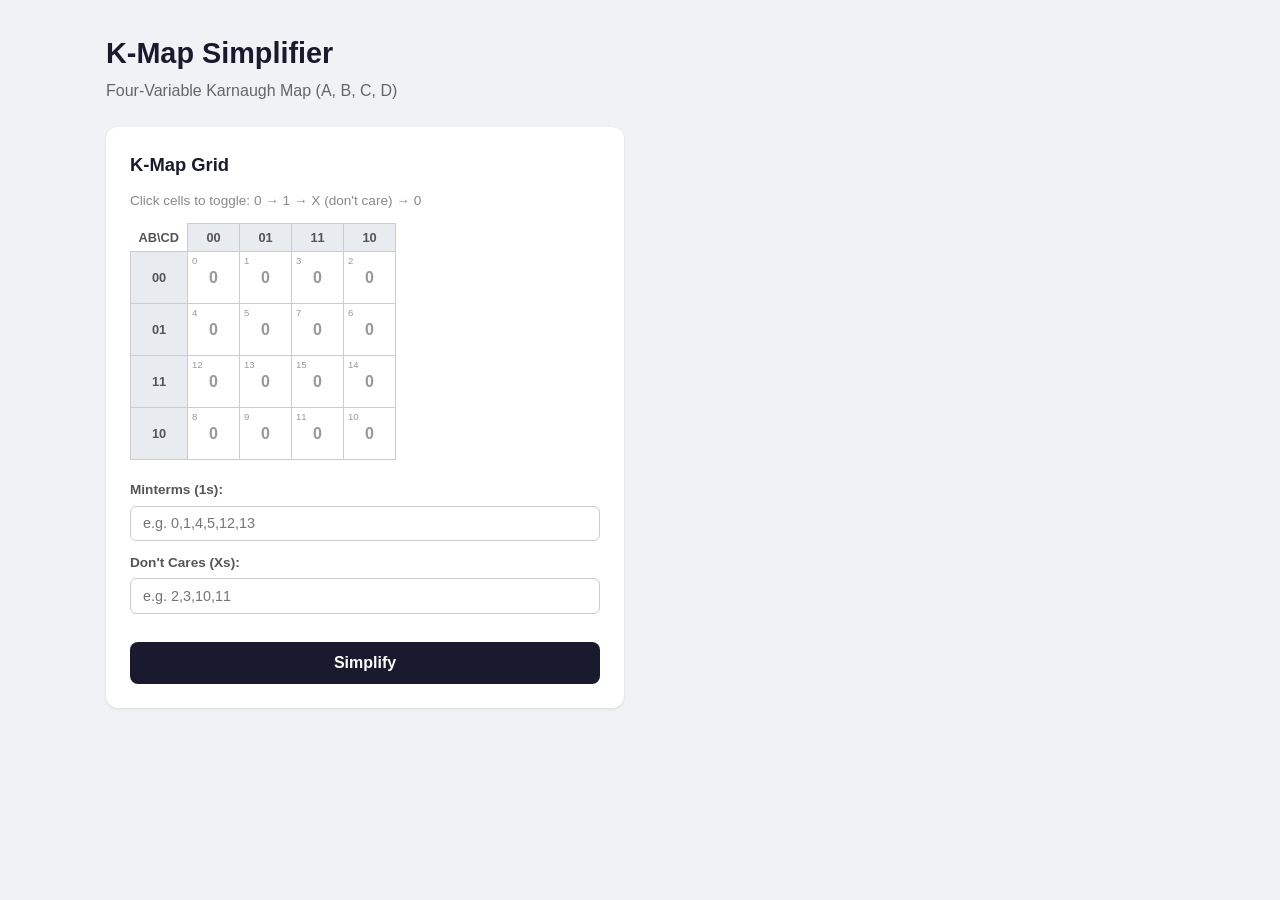
==== templates/index.html @ 1c3691fd "feat[NoIssue]: Initial commit" ====
<!DOCTYPE html>
<html lang="en">
<head>
<meta charset="UTF-8">
<meta name="viewport" content="width=device-width, initial-scale=1.0">
<title>K-Map Simplifier</title>
<link rel="stylesheet" href="/static/css/style.css">
</head>
<body>
<div class="container">
  <h1>K-Map Simplifier</h1>
  <p class="subtitle">Four-Variable Karnaugh Map (A, B, C, D)</p>

  <div class="main-layout">
    <div class="input-panel">
      <div class="kmap-section">
        <h2>K-Map Grid</h2>
        <p class="hint">Click cells to toggle: 0 &rarr; 1 &rarr; X (don't care) &rarr; 0</p>
        <div id="kmap-grid"></div>
      </div>

      <div class="text-inputs">
        <div class="input-group">
          <label for="minterms-input">Minterms (1s):</label>
          <input type="text" id="minterms-input" placeholder="e.g. 0,1,4,5,12,13">
        </div>
        <div class="input-group">
          <label for="dontcares-input">Don't Cares (Xs):</label>
          <input type="text" id="dontcares-input" placeholder="e.g. 2,3,10,11">
        </div>
      </div>

      <button id="simplify-btn">Simplify</button>
      <div id="error-msg" class="error hidden"></div>
    </div>

    <div class="output-panel hidden" id="output-panel">
      <div class="result-section">
        <h2>Simplified Expression</h2>
        <div id="expression" class="expression"></div>
      </div>

      <div class="result-section">
        <h2>K-Map with Groups</h2>
        <div id="kmap-result"></div>
        <div id="group-legend" class="legend"></div>
      </div>

      <div class="result-section">
        <h2>Steps</h2>
        <div id="steps"></div>
      </div>
    </div>
  </div>
</div>
<script src="/static/js/script.js"></script>
</body>
</html>
---- static/css/style.css ----
*, *::before, *::after {
  box-sizing: border-box;
  margin: 0;
  padding: 0;
}

body {
  font-family: -apple-system, BlinkMacSystemFont, 'Segoe UI', Roboto, 'Helvetica Neue', Arial, sans-serif;
  background: #f0f2f5;
  color: #333;
  line-height: 1.5;
  min-height: 100vh;
}

.container {
  max-width: 1100px;
  margin: 0 auto;
  padding: 2rem 1rem;
}

h1 {
  font-size: 1.8rem;
  font-weight: 700;
  color: #1a1a2e;
  margin-bottom: 0.25rem;
}

.subtitle {
  color: #666;
  margin-bottom: 1.5rem;
  font-size: 1rem;
}

h2 {
  font-size: 1.15rem;
  font-weight: 600;
  color: #1a1a2e;
  margin-bottom: 0.75rem;
}

.main-layout {
  display: grid;
  grid-template-columns: 1fr 1fr;
  gap: 2rem;
  align-items: start;
}

@media (max-width: 800px) {
  .main-layout {
    grid-template-columns: 1fr;
  }
}

.input-panel, .output-panel {
  background: #fff;
  border-radius: 12px;
  padding: 1.5rem;
  box-shadow: 0 1px 3px rgba(0,0,0,0.1);
}

.hint {
  font-size: 0.85rem;
  color: #888;
  margin-bottom: 0.75rem;
}

/* K-Map Grid */
.kmap-wrapper {
  display: inline-block;
}

.kmap-table {
  border-collapse: collapse;
  margin-bottom: 1rem;
}

.kmap-table th, .kmap-table td {
  border: 1px solid #ccc;
  text-align: center;
  vertical-align: middle;
}

.kmap-table th {
  background: #e8ecf1;
  font-size: 0.8rem;
  font-weight: 600;
  color: #555;
  padding: 4px 8px;
}

.kmap-table th.corner {
  background: transparent;
  border: none;
}

.kmap-cell {
  width: 52px;
  height: 52px;
  cursor: pointer;
  font-size: 0.8rem;
  font-weight: 500;
  transition: background 0.15s;
  user-select: none;
  position: relative;
}

.kmap-cell:hover {
  filter: brightness(0.95);
}

.kmap-cell .cell-index {
  font-size: 0.6rem;
  color: #999;
  position: absolute;
  top: 2px;
  left: 4px;
}

.kmap-cell .cell-value {
  font-size: 1rem;
  font-weight: 700;
}

.kmap-cell.val-0 {
  background: #fff;
  color: #999;
}

.kmap-cell.val-1 {
  background: #d4edda;
  color: #155724;
}

.kmap-cell.val-x {
  background: #fff3cd;
  color: #856404;
}

/* Output K-map */
.kmap-output {
  border-collapse: collapse;
  margin-bottom: 0.75rem;
}

.kmap-output th, .kmap-output td {
  border: 1px solid #ccc;
  text-align: center;
  vertical-align: middle;
}

.kmap-output th {
  background: #e8ecf1;
  font-size: 0.8rem;
  font-weight: 600;
  color: #555;
  padding: 3px 6px;
}

.kmap-output th.corner {
  background: transparent;
  border: none;
}

.kmap-output .k-cell {
  width: 48px;
  height: 48px;
  font-size: 0.75rem;
  position: relative;
}

.kmap-output .k-cell .ci {
  font-size: 0.55rem;
  color: #999;
  position: absolute;
  top: 1px;
  left: 3px;
}

.kmap-output .k-cell .cv {
  font-size: 0.9rem;
  font-weight: 700;
}

/* Group coloring */
.group-0 { background: #cce5ff !important; }
.group-1 { background: #d4edda !important; }
.group-2 { background: #f8d7da !important; }
.group-3 { background: #e2d5f5 !important; }
.group-4 { background: #fff3cd !important; }
.group-5 { background: #d1ecf1 !important; }
.group-6 { background: #fce4ec !important; }
.group-7 { background: #e8f5e9 !important; }

.group-border-0 { outline: 3px solid #0066cc; outline-offset: -2px; z-index: 1; }
.group-border-1 { outline: 3px solid #28a745; outline-offset: -2px; z-index: 1; }
.group-border-2 { outline: 3px solid #dc3545; outline-offset: -2px; z-index: 1; }
.group-border-3 { outline: 3px solid #7b2d8e; outline-offset: -2px; z-index: 1; }
.group-border-4 { outline: 3px solid #d39e00; outline-offset: -2px; z-index: 1; }
.group-border-5 { outline: 3px solid #17a2b8; outline-offset: -2px; z-index: 1; }
.group-border-6 { outline: 3px solid #e83e8c; outline-offset: -2px; z-index: 1; }
.group-border-7 { outline: 3px solid #2e7d32; outline-offset: -2px; z-index: 1; }

/* Text inputs */
.text-inputs {
  margin-top: 1.25rem;
}

.input-group {
  margin-bottom: 0.75rem;
}

.input-group label {
  display: block;
  font-size: 0.85rem;
  font-weight: 600;
  color: #555;
  margin-bottom: 0.3rem;
}

.input-group input {
  width: 100%;
  padding: 0.55rem 0.75rem;
  border: 1px solid #ccc;
  border-radius: 6px;
  font-size: 0.9rem;
  outline: none;
  transition: border 0.15s;
}

.input-group input:focus {
  border-color: #0066cc;
}

/* Button */
#simplify-btn {
  width: 100%;
  padding: 0.75rem;
  margin-top: 1rem;
  background: #1a1a2e;
  color: #fff;
  border: none;
  border-radius: 8px;
  font-size: 1rem;
  font-weight: 600;
  cursor: pointer;
  transition: background 0.15s;
}

#simplify-btn:hover {
  background: #2d2d4a;
}

/* Error */
.error {
  margin-top: 0.75rem;
  padding: 0.5rem 0.75rem;
  background: #f8d7da;
  color: #721c24;
  border-radius: 6px;
  font-size: 0.85rem;
}

.hidden { display: none; }

/* Output panel */
.output-panel { animation: fadeIn 0.3s ease; }

@keyframes fadeIn {
  from { opacity: 0; transform: translateY(10px); }
  to { opacity: 1; transform: translateY(0); }
}

.result-section {
  margin-bottom: 1.5rem;
}

.result-section:last-child {
  margin-bottom: 0;
}

.expression {
  font-size: 1.5rem;
  font-weight: 700;
  color: #1a1a2e;
  padding: 0.75rem 1rem;
  background: #f8f9fa;
  border-radius: 8px;
  border-left: 4px solid #1a1a2e;
  font-family: 'Courier New', monospace;
  word-break: break-all;
}

/* Legend */
.legend {
  display: flex;
  flex-wrap: wrap;
  gap: 0.5rem;
  margin-top: 0.5rem;
}

.legend-item {
  display: flex;
  align-items: center;
  gap: 0.4rem;
  font-size: 0.8rem;
  padding: 0.2rem 0.5rem;
  border-radius: 4px;
}

.legend-swatch {
  width: 14px;
  height: 14px;
  border-radius: 3px;
  border: 1px solid rgba(0,0,0,0.15);
}

/* Steps */
.step {
  padding: 0.75rem;
  margin-bottom: 0.5rem;
  background: #f8f9fa;
  border-radius: 8px;
  border-left: 3px solid #1a1a2e;
}

.step-title {
  font-weight: 600;
  font-size: 0.9rem;
  margin-bottom: 0.25rem;
}

.step-text {
  font-size: 0.85rem;
  color: #555;
}

.step-implicants {
  display: flex;
  flex-wrap: wrap;
  gap: 0.4rem;
  margin-top: 0.4rem;
}

.step-implicant {
  font-size: 0.8rem;
  background: #e9ecef;
  padding: 0.2rem 0.5rem;
  border-radius: 4px;
  font-family: 'Courier New', monospace;
}
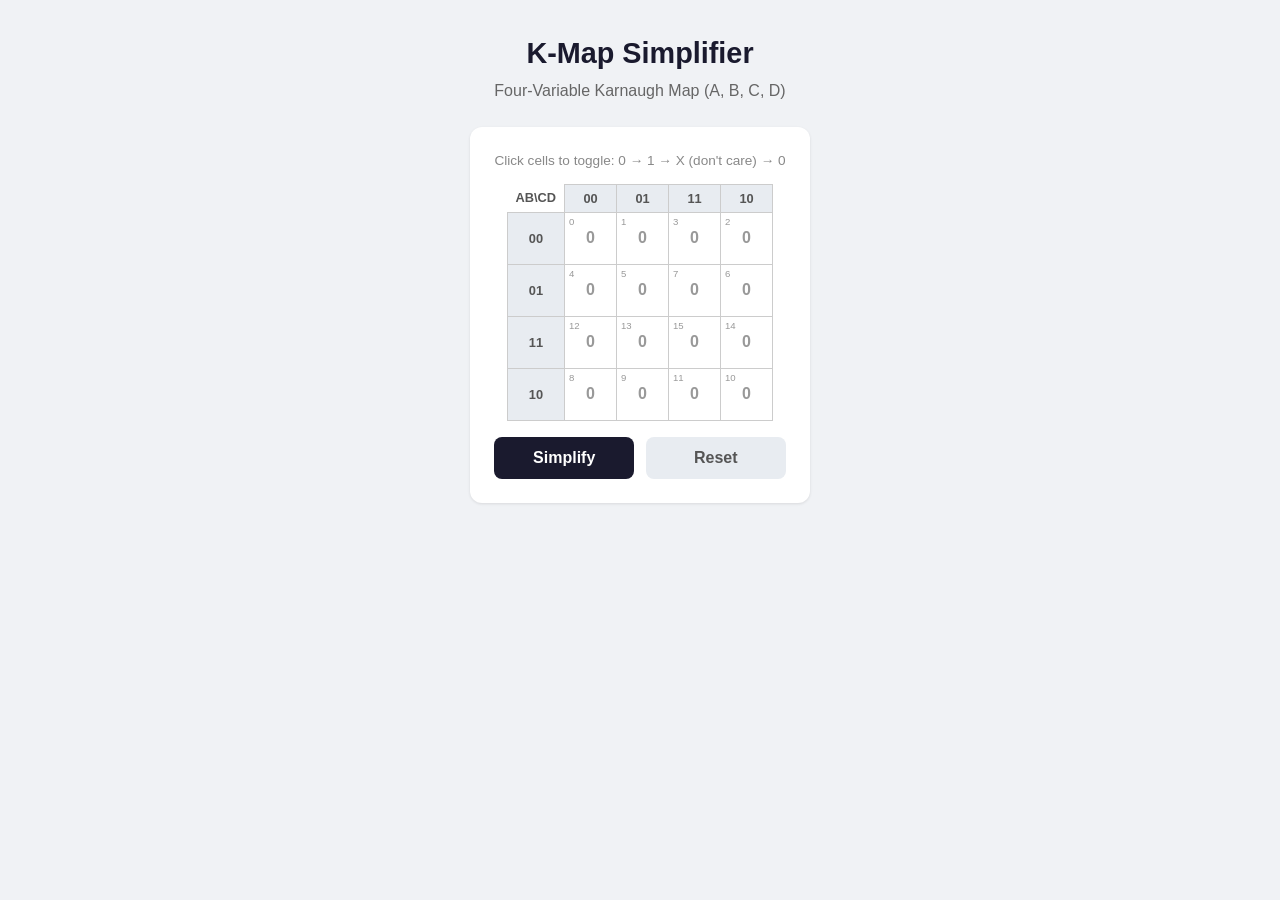
==== commit 4d4b6182: "feat[NoIssue]: few changes added" ====
--- a/templates/index.html
+++ b/templates/index.html
@@ -11,47 +11,21 @@
   <h1>K-Map Simplifier</h1>
   <p class="subtitle">Four-Variable Karnaugh Map (A, B, C, D)</p>
 
-  <div class="main-layout">
-    <div class="input-panel">
-      <div class="kmap-section">
-        <h2>K-Map Grid</h2>
-        <p class="hint">Click cells to toggle: 0 &rarr; 1 &rarr; X (don't care) &rarr; 0</p>
-        <div id="kmap-grid"></div>
-      </div>
+  <div class="kmap-section">
+    <p class="hint">Click cells to toggle: 0 &rarr; 1 &rarr; X (don't care) &rarr; 0</p>
+    <div id="kmap-grid"></div>
 
-      <div class="text-inputs">
-        <div class="input-group">
-          <label for="minterms-input">Minterms (1s):</label>
-          <input type="text" id="minterms-input" placeholder="e.g. 0,1,4,5,12,13">
-        </div>
-        <div class="input-group">
-          <label for="dontcares-input">Don't Cares (Xs):</label>
-          <input type="text" id="dontcares-input" placeholder="e.g. 2,3,10,11">
-        </div>
-      </div>
+    <div id="expression" class="expression hidden"></div>
 
+    <div class="actions">
       <button id="simplify-btn">Simplify</button>
-      <div id="error-msg" class="error hidden"></div>
+      <button id="reset-btn">Reset</button>
     </div>
 
-    <div class="output-panel hidden" id="output-panel">
-      <div class="result-section">
-        <h2>Simplified Expression</h2>
-        <div id="expression" class="expression"></div>
-      </div>
+    <div id="error-msg" class="error hidden"></div>
+  </div>
 
-      <div class="result-section">
-        <h2>K-Map with Groups</h2>
-        <div id="kmap-result"></div>
-        <div id="group-legend" class="legend"></div>
-      </div>
-
-      <div class="result-section">
-        <h2>Steps</h2>
-        <div id="steps"></div>
-      </div>
-    </div>
-  </div>
+  <div id="group-legend" class="legend"></div>
 </div>
 <script src="/static/js/script.js"></script>
 </body>
--- a/static/css/style.css
+++ b/static/css/style.css
@@ -10,12 +10,15 @@
   color: #333;
   line-height: 1.5;
   min-height: 100vh;
+  display: flex;
+  justify-content: center;
 }
 
 .container {
-  max-width: 1100px;
-  margin: 0 auto;
-  padding: 2rem 1rem;
+  width: 100%;
+  max-width: 500px;
+  margin: 2rem 1rem;
+  text-align: center;
 }
 
 h1 {
@@ -31,31 +34,12 @@
   font-size: 1rem;
 }
 
-h2 {
-  font-size: 1.15rem;
-  font-weight: 600;
-  color: #1a1a2e;
-  margin-bottom: 0.75rem;
-}
-
-.main-layout {
-  display: grid;
-  grid-template-columns: 1fr 1fr;
-  gap: 2rem;
-  align-items: start;
-}
-
-@media (max-width: 800px) {
-  .main-layout {
-    grid-template-columns: 1fr;
-  }
-}
-
-.input-panel, .output-panel {
+.kmap-section {
   background: #fff;
   border-radius: 12px;
   padding: 1.5rem;
   box-shadow: 0 1px 3px rgba(0,0,0,0.1);
+  display: inline-block;
 }
 
 .hint {
@@ -65,13 +49,9 @@
 }
 
 /* K-Map Grid */
-.kmap-wrapper {
-  display: inline-block;
-}
-
 .kmap-table {
   border-collapse: collapse;
-  margin-bottom: 1rem;
+  margin: 0 auto 1rem;
 }
 
 .kmap-table th, .kmap-table td {
@@ -136,51 +116,6 @@
   color: #856404;
 }
 
-/* Output K-map */
-.kmap-output {
-  border-collapse: collapse;
-  margin-bottom: 0.75rem;
-}
-
-.kmap-output th, .kmap-output td {
-  border: 1px solid #ccc;
-  text-align: center;
-  vertical-align: middle;
-}
-
-.kmap-output th {
-  background: #e8ecf1;
-  font-size: 0.8rem;
-  font-weight: 600;
-  color: #555;
-  padding: 3px 6px;
-}
-
-.kmap-output th.corner {
-  background: transparent;
-  border: none;
-}
-
-.kmap-output .k-cell {
-  width: 48px;
-  height: 48px;
-  font-size: 0.75rem;
-  position: relative;
-}
-
-.kmap-output .k-cell .ci {
-  font-size: 0.55rem;
-  color: #999;
-  position: absolute;
-  top: 1px;
-  left: 3px;
-}
-
-.kmap-output .k-cell .cv {
-  font-size: 0.9rem;
-  font-weight: 700;
-}
-
 /* Group coloring */
 .group-0 { background: #cce5ff !important; }
 .group-1 { background: #d4edda !important; }
@@ -191,53 +126,18 @@
 .group-6 { background: #fce4ec !important; }
 .group-7 { background: #e8f5e9 !important; }
 
-.group-border-0 { outline: 3px solid #0066cc; outline-offset: -2px; z-index: 1; }
-.group-border-1 { outline: 3px solid #28a745; outline-offset: -2px; z-index: 1; }
-.group-border-2 { outline: 3px solid #dc3545; outline-offset: -2px; z-index: 1; }
-.group-border-3 { outline: 3px solid #7b2d8e; outline-offset: -2px; z-index: 1; }
-.group-border-4 { outline: 3px solid #d39e00; outline-offset: -2px; z-index: 1; }
-.group-border-5 { outline: 3px solid #17a2b8; outline-offset: -2px; z-index: 1; }
-.group-border-6 { outline: 3px solid #e83e8c; outline-offset: -2px; z-index: 1; }
-.group-border-7 { outline: 3px solid #2e7d32; outline-offset: -2px; z-index: 1; }
-
-/* Text inputs */
-.text-inputs {
-  margin-top: 1.25rem;
-}
-
-.input-group {
-  margin-bottom: 0.75rem;
-}
-
-.input-group label {
-  display: block;
-  font-size: 0.85rem;
-  font-weight: 600;
-  color: #555;
-  margin-bottom: 0.3rem;
-}
-
-.input-group input {
-  width: 100%;
-  padding: 0.55rem 0.75rem;
-  border: 1px solid #ccc;
-  border-radius: 6px;
-  font-size: 0.9rem;
-  outline: none;
-  transition: border 0.15s;
-}
-
-.input-group input:focus {
-  border-color: #0066cc;
-}
-
-/* Button */
-#simplify-btn {
-  width: 100%;
+/* Actions */
+.actions {
+  display: flex;
+  gap: 0.75rem;
+  justify-content: center;
+  margin-top: 1rem;
+}
+
+.actions button {
+  flex: 1;
+  max-width: 160px;
   padding: 0.75rem;
-  margin-top: 1rem;
-  background: #1a1a2e;
-  color: #fff;
   border: none;
   border-radius: 8px;
   font-size: 1rem;
@@ -246,8 +146,22 @@
   transition: background 0.15s;
 }
 
+#simplify-btn {
+  background: #1a1a2e;
+  color: #fff;
+}
+
 #simplify-btn:hover {
   background: #2d2d4a;
+}
+
+#reset-btn {
+  background: #e8ecf1;
+  color: #555;
+}
+
+#reset-btn:hover {
+  background: #d5d9e0;
 }
 
 /* Error */
@@ -262,32 +176,36 @@
 
 .hidden { display: none; }
 
-/* Output panel */
-.output-panel { animation: fadeIn 0.3s ease; }
-
-@keyframes fadeIn {
-  from { opacity: 0; transform: translateY(10px); }
-  to { opacity: 1; transform: translateY(0); }
-}
-
-.result-section {
-  margin-bottom: 1.5rem;
-}
-
-.result-section:last-child {
-  margin-bottom: 0;
-}
-
+/* Expression */
 .expression {
-  font-size: 1.5rem;
+  font-size: 1.6rem;
   font-weight: 700;
   color: #1a1a2e;
   padding: 0.75rem 1rem;
+  margin-top: 1rem;
   background: #f8f9fa;
   border-radius: 8px;
   border-left: 4px solid #1a1a2e;
-  font-family: 'Courier New', monospace;
+  font-family: 'Times New Roman', serif;
   word-break: break-all;
+  letter-spacing: 0.05em;
+  text-align: center;
+}
+
+.overline {
+  text-decoration: overline;
+  text-decoration-thickness: 2px;
+}
+
+.overline-var {
+  display: inline-block;
+  min-width: 0.6em;
+  text-align: center;
+}
+
+.plus {
+  margin: 0 0.2em;
+  color: #555;
 }
 
 /* Legend */
@@ -295,7 +213,8 @@
   display: flex;
   flex-wrap: wrap;
   gap: 0.5rem;
-  margin-top: 0.5rem;
+  justify-content: center;
+  margin-top: 1rem;
 }
 
 .legend-item {
@@ -305,6 +224,8 @@
   font-size: 0.8rem;
   padding: 0.2rem 0.5rem;
   border-radius: 4px;
+  background: #fff;
+  box-shadow: 0 1px 3px rgba(0,0,0,0.1);
 }
 
 .legend-swatch {
@@ -312,39 +233,5 @@
   height: 14px;
   border-radius: 3px;
   border: 1px solid rgba(0,0,0,0.15);
-}
-
-/* Steps */
-.step {
-  padding: 0.75rem;
-  margin-bottom: 0.5rem;
-  background: #f8f9fa;
-  border-radius: 8px;
-  border-left: 3px solid #1a1a2e;
-}
-
-.step-title {
-  font-weight: 600;
-  font-size: 0.9rem;
-  margin-bottom: 0.25rem;
-}
-
-.step-text {
-  font-size: 0.85rem;
-  color: #555;
-}
-
-.step-implicants {
-  display: flex;
-  flex-wrap: wrap;
-  gap: 0.4rem;
-  margin-top: 0.4rem;
-}
-
-.step-implicant {
-  font-size: 0.8rem;
-  background: #e9ecef;
-  padding: 0.2rem 0.5rem;
-  border-radius: 4px;
-  font-family: 'Courier New', monospace;
-}
+  flex-shrink: 0;
+}
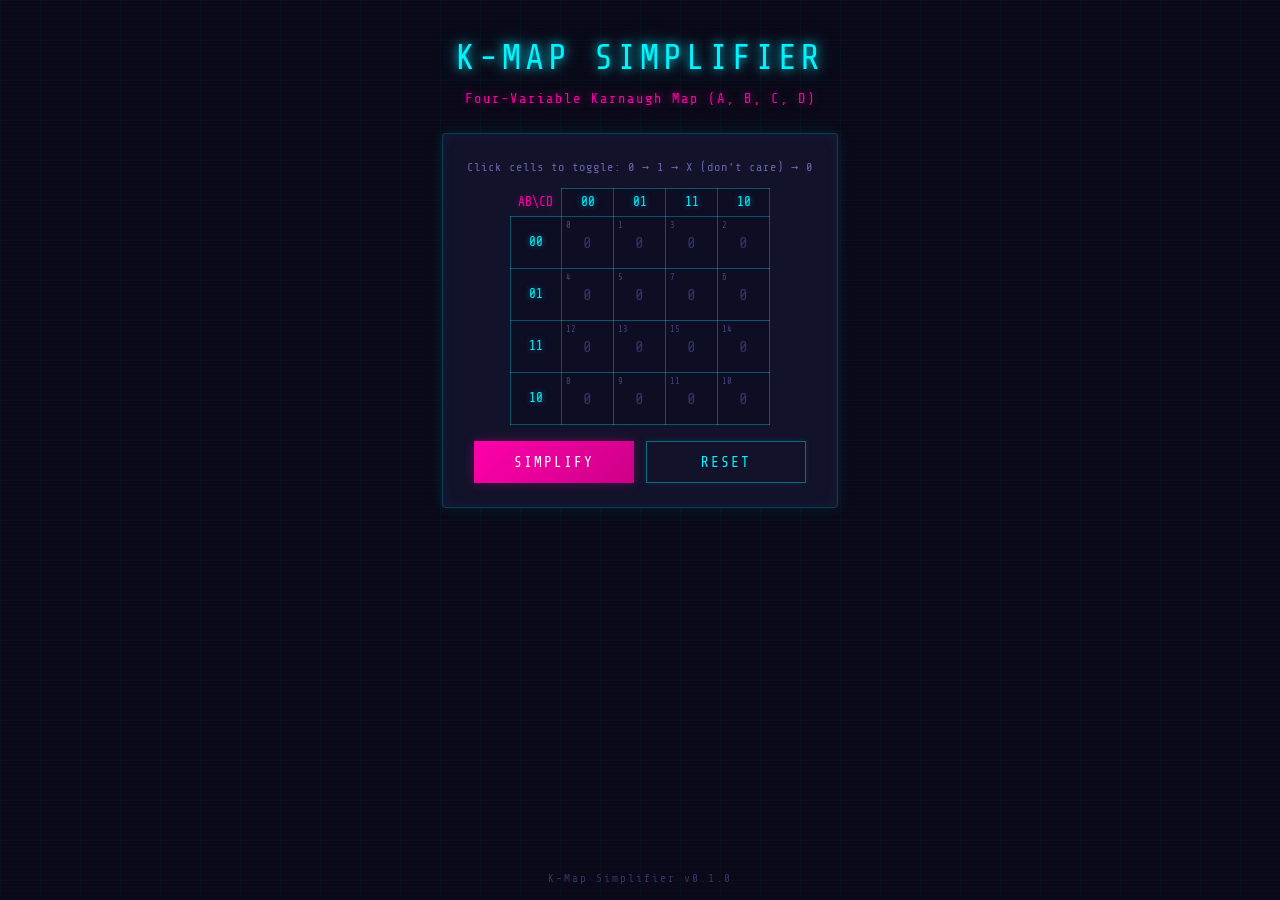
==== commit 32e2c4e3: "feat[NoIssue]: Neon design added" ====
--- a/templates/index.html
+++ b/templates/index.html
@@ -4,9 +4,13 @@
 <meta charset="UTF-8">
 <meta name="viewport" content="width=device-width, initial-scale=1.0">
 <title>K-Map Simplifier</title>
+<link rel="preconnect" href="https://fonts.googleapis.com">
+<link rel="preconnect" href="https://fonts.gstatic.com" crossorigin>
+<link href="https://fonts.googleapis.com/css2?family=Share+Tech+Mono&display=swap" rel="stylesheet">
 <link rel="stylesheet" href="/static/css/style.css">
 </head>
 <body>
+<div class="scanlines"></div>
 <div class="container">
   <h1>K-Map Simplifier</h1>
   <p class="subtitle">Four-Variable Karnaugh Map (A, B, C, D)</p>
@@ -25,8 +29,8 @@
     <div id="error-msg" class="error hidden"></div>
   </div>
 
-  <div id="group-legend" class="legend"></div>
 </div>
+<div class="footer">K-Map Simplifier v0.1.0</div>
 <script src="/static/js/script.js"></script>
 </body>
 </html>
--- a/static/css/style.css
+++ b/static/css/style.css
@@ -5,47 +5,95 @@
 }
 
 body {
-  font-family: -apple-system, BlinkMacSystemFont, 'Segoe UI', Roboto, 'Helvetica Neue', Arial, sans-serif;
-  background: #f0f2f5;
-  color: #333;
+  font-family: 'Share Tech Mono', monospace;
+  background: #0a0a1a;
+  color: #c0c0e0;
   line-height: 1.5;
   min-height: 100vh;
   display: flex;
   justify-content: center;
+  position: relative;
+  overflow-x: hidden;
+}
+
+body::before {
+  content: '';
+  position: fixed;
+  top: 0;
+  left: 0;
+  width: 100%;
+  height: 100%;
+  background-image:
+    linear-gradient(rgba(0, 243, 255, 0.03) 1px, transparent 1px),
+    linear-gradient(90deg, rgba(0, 243, 255, 0.03) 1px, transparent 1px);
+  background-size: 40px 40px;
+  pointer-events: none;
+  z-index: 0;
+}
+
+.scanlines {
+  position: fixed;
+  top: 0;
+  left: 0;
+  width: 100%;
+  height: 100%;
+  background: repeating-linear-gradient(
+    0deg,
+    transparent,
+    transparent 2px,
+    rgba(0, 0, 0, 0.08) 2px,
+    rgba(0, 0, 0, 0.08) 4px
+  );
+  pointer-events: none;
+  z-index: 1;
 }
 
 .container {
   width: 100%;
-  max-width: 500px;
+  max-width: 540px;
   margin: 2rem 1rem;
   text-align: center;
+  position: relative;
+  z-index: 2;
 }
 
 h1 {
-  font-size: 1.8rem;
-  font-weight: 700;
-  color: #1a1a2e;
+  font-size: 2.2rem;
+  font-weight: 400;
+  color: #00f3ff;
   margin-bottom: 0.25rem;
+  text-shadow:
+    0 0 10px rgba(0, 243, 255, 0.8),
+    0 0 20px rgba(0, 243, 255, 0.4),
+    0 0 40px rgba(0, 243, 255, 0.2);
+  letter-spacing: 4px;
+  text-transform: uppercase;
 }
 
 .subtitle {
-  color: #666;
+  color: #ff00aa;
   margin-bottom: 1.5rem;
-  font-size: 1rem;
+  font-size: 0.85rem;
+  text-shadow: 0 0 8px rgba(255, 0, 170, 0.6);
+  letter-spacing: 2px;
 }
 
 .kmap-section {
-  background: #fff;
-  border-radius: 12px;
+  background: #12122a;
+  border-radius: 4px;
   padding: 1.5rem;
-  box-shadow: 0 1px 3px rgba(0,0,0,0.1);
+  border: 1px solid rgba(0, 243, 255, 0.2);
+  box-shadow:
+    0 0 15px rgba(0, 243, 255, 0.1),
+    inset 0 0 15px rgba(0, 243, 255, 0.05);
   display: inline-block;
 }
 
 .hint {
-  font-size: 0.85rem;
-  color: #888;
+  font-size: 0.75rem;
+  color: #6666aa;
   margin-bottom: 0.75rem;
+  letter-spacing: 1px;
 }
 
 /* K-Map Grid */
@@ -55,22 +103,25 @@
 }
 
 .kmap-table th, .kmap-table td {
-  border: 1px solid #ccc;
+  border: 1px solid rgba(0, 243, 255, 0.3);
   text-align: center;
   vertical-align: middle;
 }
 
 .kmap-table th {
-  background: #e8ecf1;
+  background: #0d0d24;
   font-size: 0.8rem;
-  font-weight: 600;
-  color: #555;
+  font-weight: 400;
+  color: #00f3ff;
   padding: 4px 8px;
+  text-shadow: 0 0 6px rgba(0, 243, 255, 0.5);
 }
 
 .kmap-table th.corner {
   background: transparent;
   border: none;
+  color: #ff00aa;
+  text-shadow: 0 0 6px rgba(255, 0, 170, 0.5);
 }
 
 .kmap-cell {
@@ -78,19 +129,21 @@
   height: 52px;
   cursor: pointer;
   font-size: 0.8rem;
-  font-weight: 500;
-  transition: background 0.15s;
+  font-weight: 400;
+  transition: all 0.15s;
   user-select: none;
   position: relative;
+  background: #0d0d24;
 }
 
 .kmap-cell:hover {
-  filter: brightness(0.95);
+  box-shadow: inset 0 0 12px rgba(0, 243, 255, 0.3);
+  border-color: rgba(0, 243, 255, 0.6);
 }
 
 .kmap-cell .cell-index {
-  font-size: 0.6rem;
-  color: #999;
+  font-size: 0.55rem;
+  color: #444477;
   position: absolute;
   top: 2px;
   left: 4px;
@@ -98,33 +151,35 @@
 
 .kmap-cell .cell-value {
   font-size: 1rem;
-  font-weight: 700;
+  font-weight: 400;
 }
 
 .kmap-cell.val-0 {
-  background: #fff;
-  color: #999;
+  background: #0d0d24;
+  color: #333366;
 }
 
 .kmap-cell.val-1 {
-  background: #d4edda;
-  color: #155724;
+  background: #0a1a0a;
+  color: #39ff14;
+  text-shadow: 0 0 8px rgba(57, 255, 20, 0.8);
 }
 
 .kmap-cell.val-x {
-  background: #fff3cd;
-  color: #856404;
-}
-
-/* Group coloring */
-.group-0 { background: #cce5ff !important; }
-.group-1 { background: #d4edda !important; }
-.group-2 { background: #f8d7da !important; }
-.group-3 { background: #e2d5f5 !important; }
-.group-4 { background: #fff3cd !important; }
-.group-5 { background: #d1ecf1 !important; }
-.group-6 { background: #fce4ec !important; }
-.group-7 { background: #e8f5e9 !important; }
+  background: #1a0d00;
+  color: #ff6a00;
+  text-shadow: 0 0 8px rgba(255, 106, 0, 0.8);
+}
+
+/* Group coloring — neon palette */
+.group-0 { background: #1a0033 !important; }
+.group-1 { background: #001a33 !important; }
+.group-2 { background: #33001a !important; }
+.group-3 { background: #003300 !important; }
+.group-4 { background: #333300 !important; }
+.group-5 { background: #003333 !important; }
+.group-6 { background: #330033 !important; }
+.group-7 { background: #1a1a00 !important; }
 
 /* Actions */
 .actions {
@@ -139,39 +194,49 @@
   max-width: 160px;
   padding: 0.75rem;
   border: none;
-  border-radius: 8px;
-  font-size: 1rem;
-  font-weight: 600;
+  border-radius: 0;
+  font-family: 'Share Tech Mono', monospace;
+  font-size: 0.9rem;
+  font-weight: 400;
   cursor: pointer;
-  transition: background 0.15s;
+  transition: all 0.15s;
+  letter-spacing: 2px;
+  text-transform: uppercase;
 }
 
 #simplify-btn {
-  background: #1a1a2e;
+  background: linear-gradient(135deg, #ff00aa, #cc0088);
   color: #fff;
+  box-shadow: 0 0 10px rgba(255, 0, 170, 0.3);
 }
 
 #simplify-btn:hover {
-  background: #2d2d4a;
+  box-shadow: 0 0 20px rgba(255, 0, 170, 0.6), 0 0 40px rgba(255, 0, 170, 0.3);
+  background: linear-gradient(135deg, #ff2d95, #ff00aa);
 }
 
 #reset-btn {
-  background: #e8ecf1;
-  color: #555;
+  background: transparent;
+  color: #00f3ff;
+  border: 1px solid rgba(0, 243, 255, 0.4);
+  box-shadow: 0 0 6px rgba(0, 243, 255, 0.1);
 }
 
 #reset-btn:hover {
-  background: #d5d9e0;
+  box-shadow: 0 0 16px rgba(0, 243, 255, 0.4);
+  border-color: #00f3ff;
+  background: rgba(0, 243, 255, 0.05);
 }
 
 /* Error */
 .error {
   margin-top: 0.75rem;
   padding: 0.5rem 0.75rem;
-  background: #f8d7da;
-  color: #721c24;
-  border-radius: 6px;
-  font-size: 0.85rem;
+  background: #2a0000;
+  color: #ff3366;
+  border: 1px solid rgba(255, 51, 102, 0.3);
+  font-size: 0.8rem;
+  text-shadow: 0 0 6px rgba(255, 51, 102, 0.5);
 }
 
 .hidden { display: none; }
@@ -179,22 +244,26 @@
 /* Expression */
 .expression {
   font-size: 1.6rem;
-  font-weight: 700;
-  color: #1a1a2e;
+  font-weight: 400;
+  color: #ffe600;
   padding: 0.75rem 1rem;
   margin-top: 1rem;
-  background: #f8f9fa;
-  border-radius: 8px;
-  border-left: 4px solid #1a1a2e;
-  font-family: 'Times New Roman', serif;
+  background: #0d0d24;
+  border: 1px solid rgba(255, 230, 0, 0.2);
+  font-family: 'Share Tech Mono', monospace;
   word-break: break-all;
   letter-spacing: 0.05em;
   text-align: center;
+  text-shadow:
+    0 0 8px rgba(255, 230, 0, 0.8),
+    0 0 16px rgba(255, 230, 0, 0.3);
+  box-shadow: 0 0 12px rgba(255, 230, 0, 0.1);
 }
 
 .overline {
   text-decoration: overline;
   text-decoration-thickness: 2px;
+  text-decoration-color: #ffe600;
 }
 
 .overline-var {
@@ -205,33 +274,19 @@
 
 .plus {
   margin: 0 0.2em;
-  color: #555;
-}
-
-/* Legend */
-.legend {
-  display: flex;
-  flex-wrap: wrap;
-  gap: 0.5rem;
-  justify-content: center;
-  margin-top: 1rem;
-}
-
-.legend-item {
-  display: flex;
-  align-items: center;
-  gap: 0.4rem;
-  font-size: 0.8rem;
-  padding: 0.2rem 0.5rem;
-  border-radius: 4px;
-  background: #fff;
-  box-shadow: 0 1px 3px rgba(0,0,0,0.1);
-}
-
-.legend-swatch {
-  width: 14px;
-  height: 14px;
-  border-radius: 3px;
-  border: 1px solid rgba(0,0,0,0.15);
-  flex-shrink: 0;
-}
+  color: #00f3ff;
+  text-shadow: 0 0 6px rgba(0, 243, 255, 0.5);
+}
+
+.footer {
+  position: fixed;
+  bottom: 12px;
+  left: 0;
+  width: 100%;
+  text-align: center;
+  font-size: 0.7rem;
+  color: #333366;
+  letter-spacing: 2px;
+  z-index: 2;
+  pointer-events: none;
+}
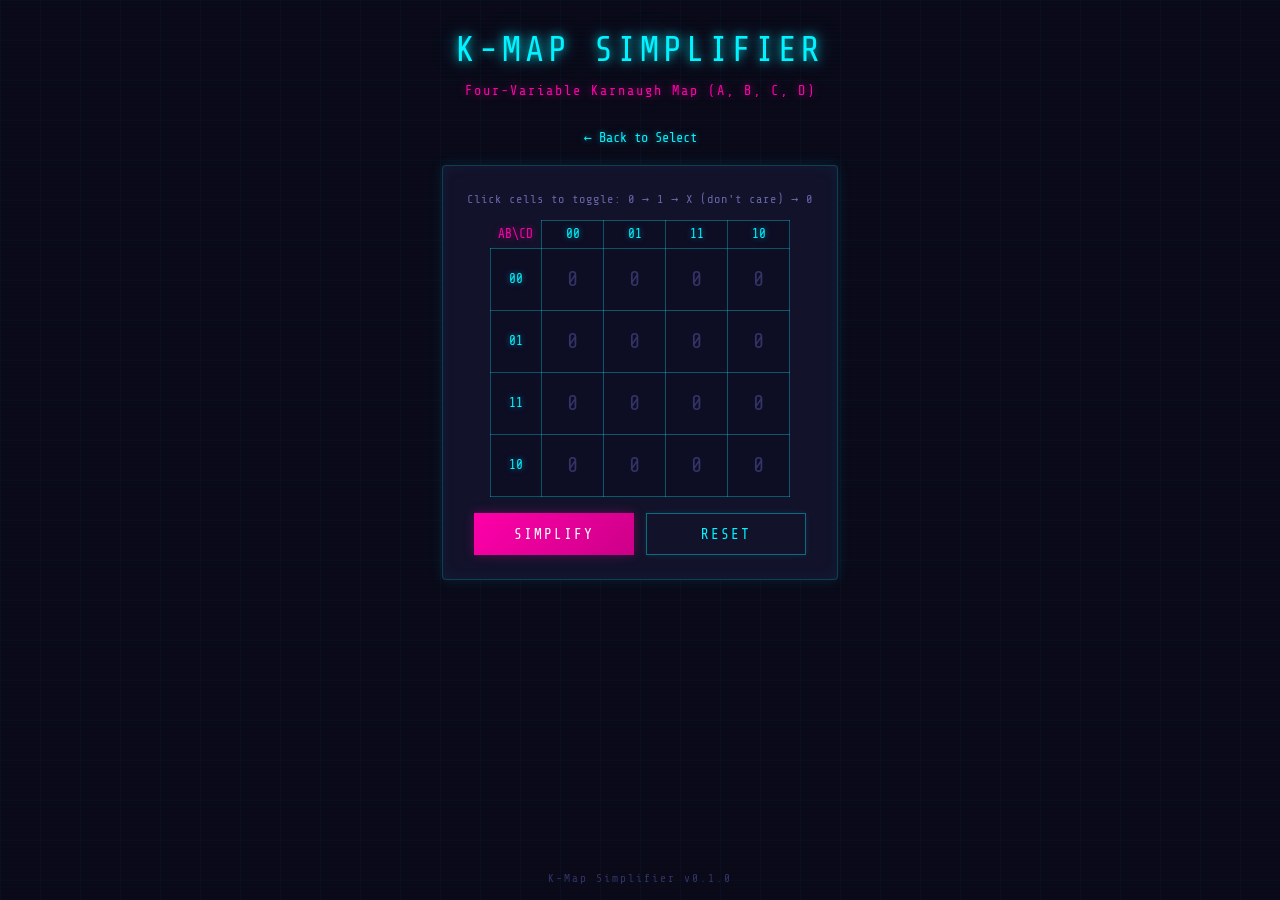
==== commit c276bdcc: "feat [NoIssue]: More pages added" ====
--- a/templates/index.html
+++ b/templates/index.html
@@ -3,7 +3,7 @@
 <head>
 <meta charset="UTF-8">
 <meta name="viewport" content="width=device-width, initial-scale=1.0">
-<title>K-Map Simplifier</title>
+<title>K-Map Simplifier - 4 Variables</title>
 <link rel="preconnect" href="https://fonts.googleapis.com">
 <link rel="preconnect" href="https://fonts.gstatic.com" crossorigin>
 <link href="https://fonts.googleapis.com/css2?family=Share+Tech+Mono&display=swap" rel="stylesheet">
@@ -14,6 +14,10 @@
 <div class="container">
   <h1>K-Map Simplifier</h1>
   <p class="subtitle">Four-Variable Karnaugh Map (A, B, C, D)</p>
+
+  <div class="back-link">
+    <a href="/">&larr; Back to Select</a>
+  </div>
 
   <div class="kmap-section">
     <p class="hint">Click cells to toggle: 0 &rarr; 1 &rarr; X (don't care) &rarr; 0</p>
@@ -31,6 +35,16 @@
 
 </div>
 <div class="footer">K-Map Simplifier v0.1.0</div>
+<script>
+  window.KMAP_CONFIG = {
+    type: '4var',
+    rows: ['00', '01', '11', '10'],
+    cols: ['00', '01', '11', '10'],
+    cornerLabel: 'AB\\CD',
+    variables: ['A', 'B', 'C', 'D'],
+    cellCount: 16
+  };
+</script>
 <script src="/static/js/script.js"></script>
 </body>
 </html>
--- a/static/css/style.css
+++ b/static/css/style.css
@@ -10,10 +10,11 @@
   color: #c0c0e0;
   line-height: 1.5;
   min-height: 100vh;
+  overflow-x: hidden;
+  overflow-y: auto;
   display: flex;
   justify-content: center;
   position: relative;
-  overflow-x: hidden;
 }
 
 body::before {
@@ -51,10 +52,30 @@
 .container {
   width: 100%;
   max-width: 540px;
-  margin: 2rem 1rem;
+  margin: 1.5rem 1rem;
   text-align: center;
   position: relative;
   z-index: 2;
+}
+
+@keyframes neonFlicker {
+  0%, 19%, 21%, 23%, 25%, 54%, 56%, 100% {
+    text-shadow:
+      0 0 10px rgba(0, 243, 255, 0.8),
+      0 0 20px rgba(0, 243, 255, 0.4),
+      0 0 40px rgba(0, 243, 255, 0.2),
+      0 0 80px rgba(0, 243, 255, 0.1);
+  }
+  20%, 24%, 55% {
+    text-shadow:
+      0 0 4px rgba(0, 243, 255, 0.4),
+      0 0 8px rgba(0, 243, 255, 0.2);
+  }
+  22% {
+    text-shadow:
+      0 0 2px rgba(0, 243, 255, 0.2),
+      0 0 4px rgba(0, 243, 255, 0.1);
+  }
 }
 
 h1 {
@@ -68,6 +89,7 @@
     0 0 40px rgba(0, 243, 255, 0.2);
   letter-spacing: 4px;
   text-transform: uppercase;
+  animation: neonFlicker 3s step-end infinite;
 }
 
 .subtitle {
@@ -125,10 +147,10 @@
 }
 
 .kmap-cell {
-  width: 52px;
-  height: 52px;
+  width: 62px;
+  height: 62px;
   cursor: pointer;
-  font-size: 0.8rem;
+  font-size: 0.9rem;
   font-weight: 400;
   transition: all 0.15s;
   user-select: none;
@@ -141,16 +163,8 @@
   border-color: rgba(0, 243, 255, 0.6);
 }
 
-.kmap-cell .cell-index {
-  font-size: 0.55rem;
-  color: #444477;
-  position: absolute;
-  top: 2px;
-  left: 4px;
-}
-
 .kmap-cell .cell-value {
-  font-size: 1rem;
+  font-size: 1.3rem;
   font-weight: 400;
 }
 
@@ -290,3 +304,78 @@
   z-index: 2;
   pointer-events: none;
 }
+
+/* Select Page */
+.select-section {
+  display: flex;
+  flex-direction: column;
+  gap: 1rem;
+  margin-top: 1.5rem;
+}
+
+.var-card {
+  background: #12122a;
+  border: 1px solid rgba(0, 243, 255, 0.2);
+  border-radius: 4px;
+  padding: 1.5rem 2rem;
+  cursor: pointer;
+  transition: all 0.2s;
+  text-align: left;
+  box-shadow:
+    0 0 15px rgba(0, 243, 255, 0.1),
+    inset 0 0 15px rgba(0, 243, 255, 0.05);
+}
+
+.var-card:hover {
+  border-color: #00f3ff;
+  box-shadow:
+    0 0 25px rgba(0, 243, 255, 0.3),
+    inset 0 0 20px rgba(0, 243, 255, 0.1);
+  transform: translateY(-2px);
+}
+
+.var-card .card-title {
+  font-size: 1.4rem;
+  color: #00f3ff;
+  text-shadow: 0 0 10px rgba(0, 243, 255, 0.6);
+  letter-spacing: 2px;
+  margin-bottom: 0.25rem;
+}
+
+.var-card .card-subtitle {
+  font-size: 0.85rem;
+  color: #ff00aa;
+  text-shadow: 0 0 8px rgba(255, 0, 170, 0.5);
+  margin-bottom: 0.75rem;
+}
+
+.var-card .card-variants {
+  display: flex;
+  gap: 0.75rem;
+  flex-wrap: wrap;
+}
+
+.var-card .variant {
+  font-size: 0.75rem;
+  color: #6666aa;
+  background: #0d0d24;
+  padding: 0.25rem 0.5rem;
+  border-radius: 2px;
+  border: 1px solid rgba(0, 243, 255, 0.1);
+}
+
+.back-link {
+  margin-bottom: 1rem;
+}
+
+.back-link a {
+  color: #00f3ff;
+  text-decoration: none;
+  font-size: 0.85rem;
+  text-shadow: 0 0 6px rgba(0, 243, 255, 0.5);
+  transition: all 0.15s;
+}
+
+.back-link a:hover {
+  text-shadow: 0 0 12px rgba(0, 243, 255, 0.8);
+}
